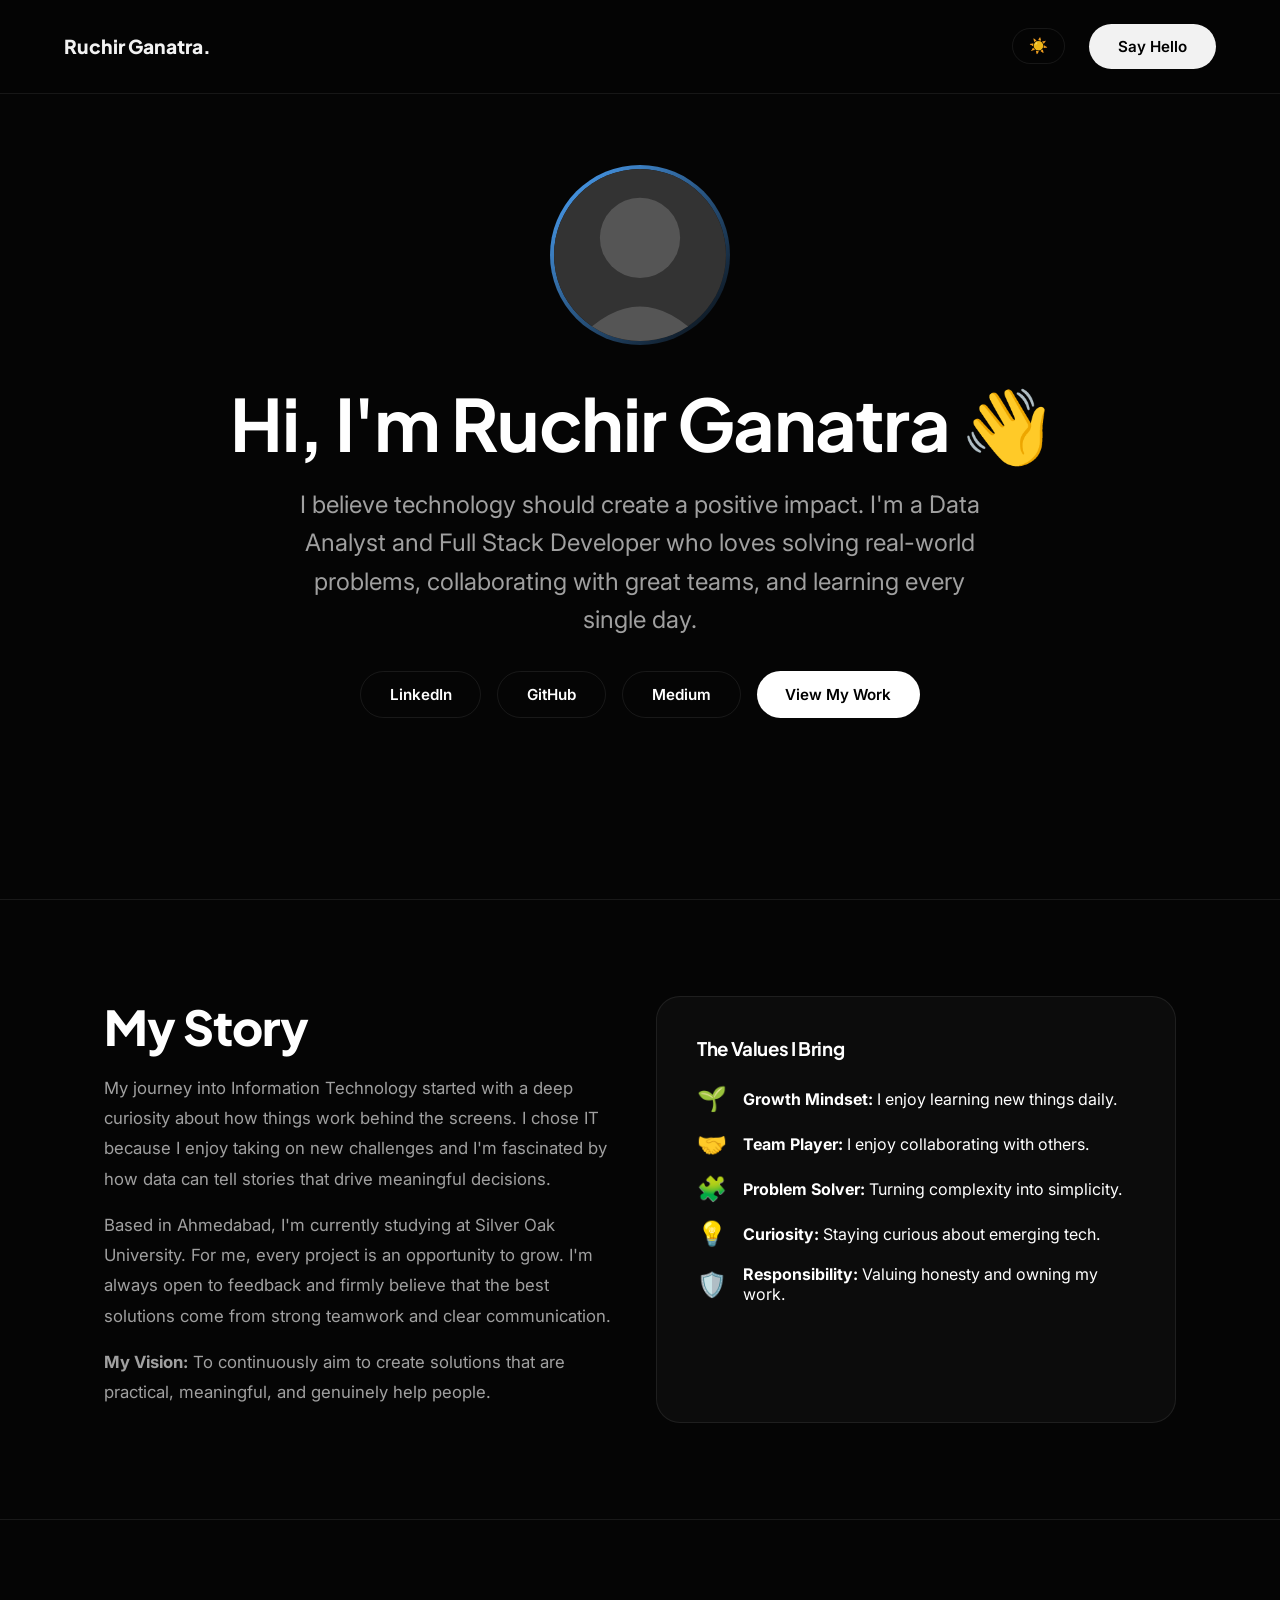
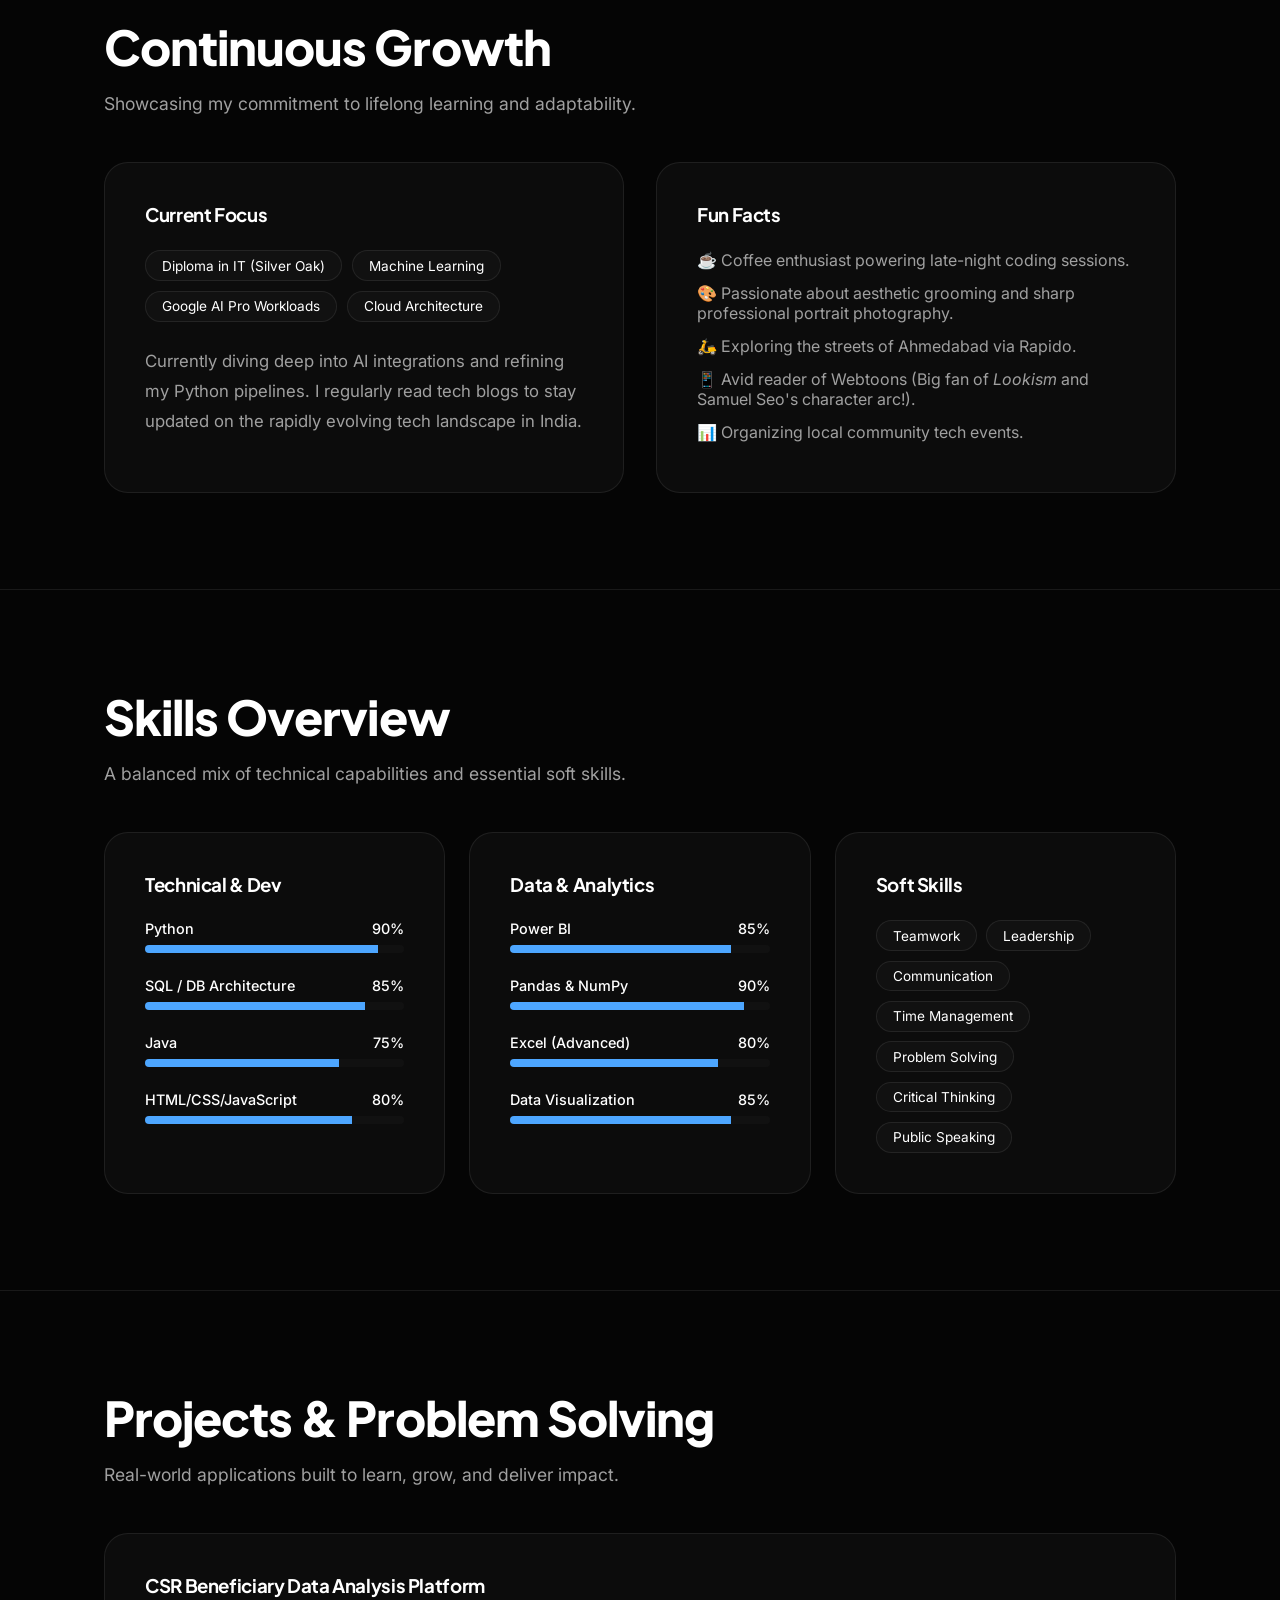
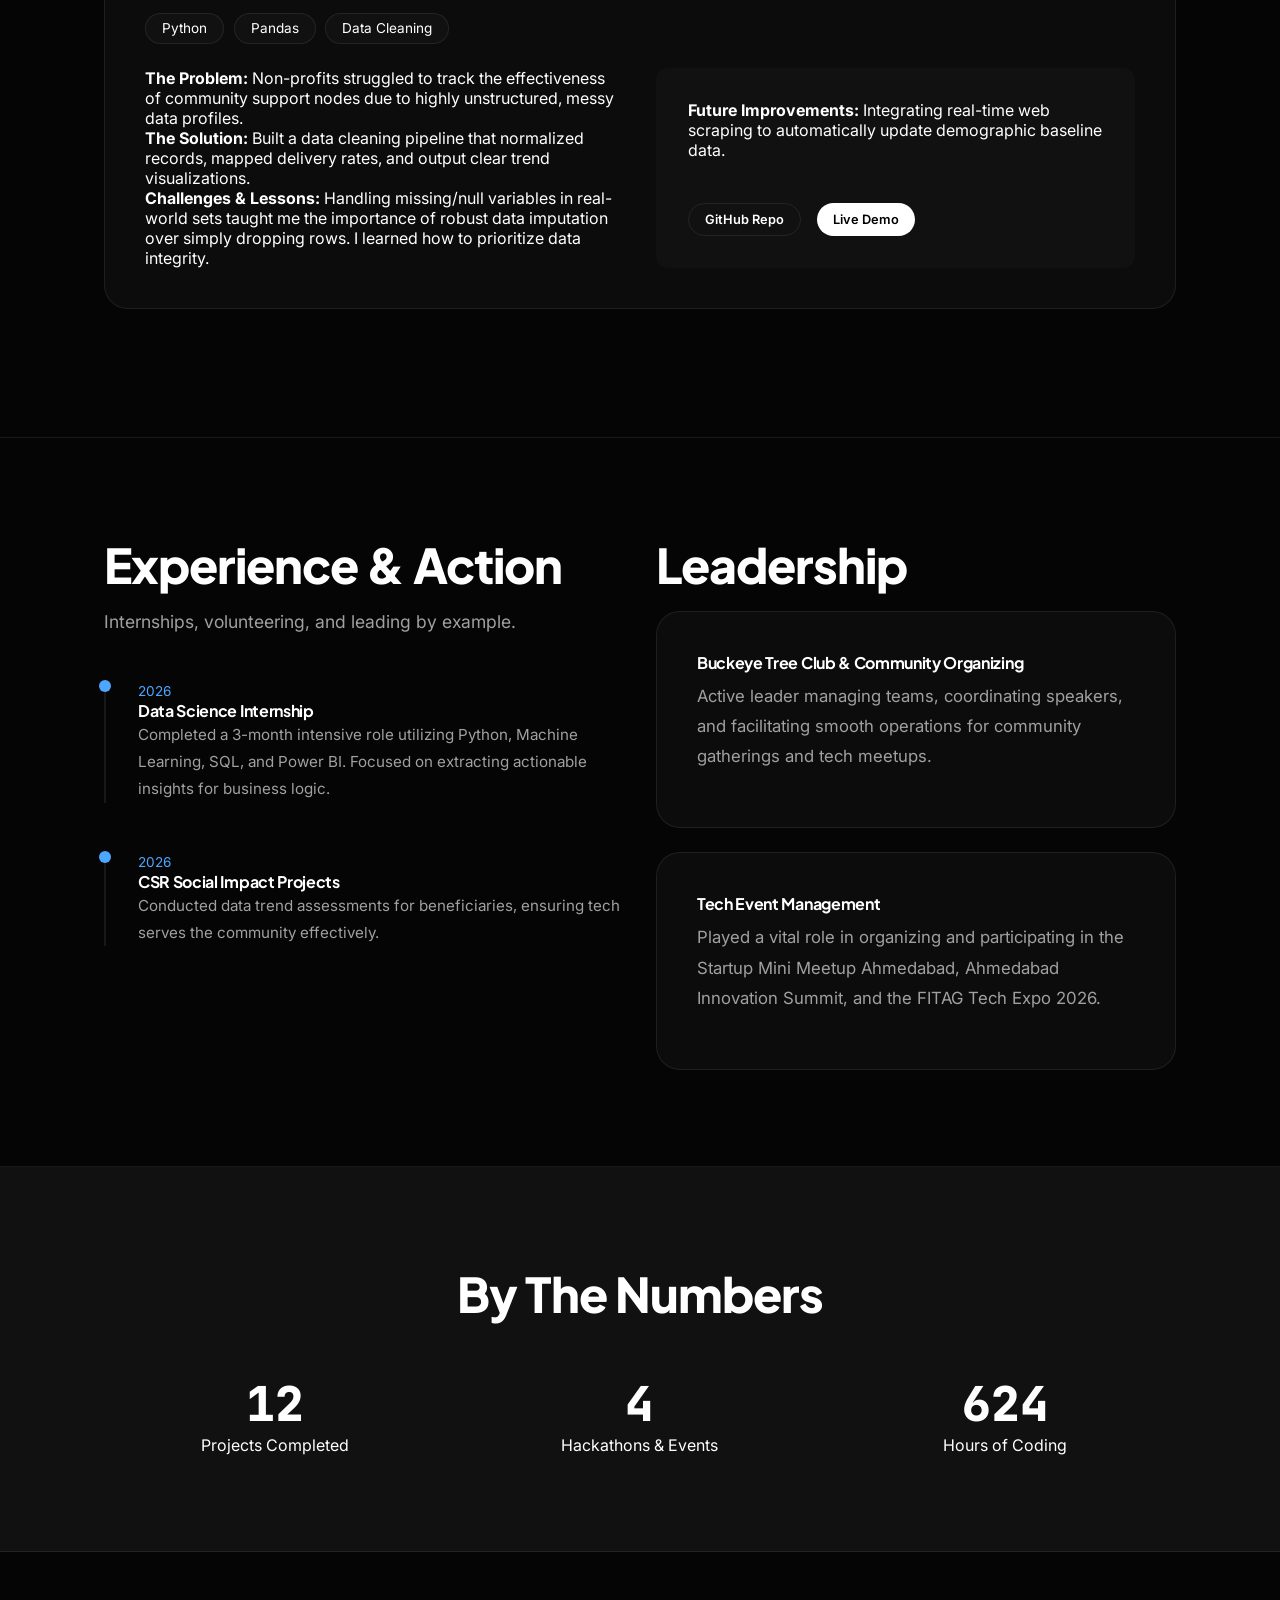
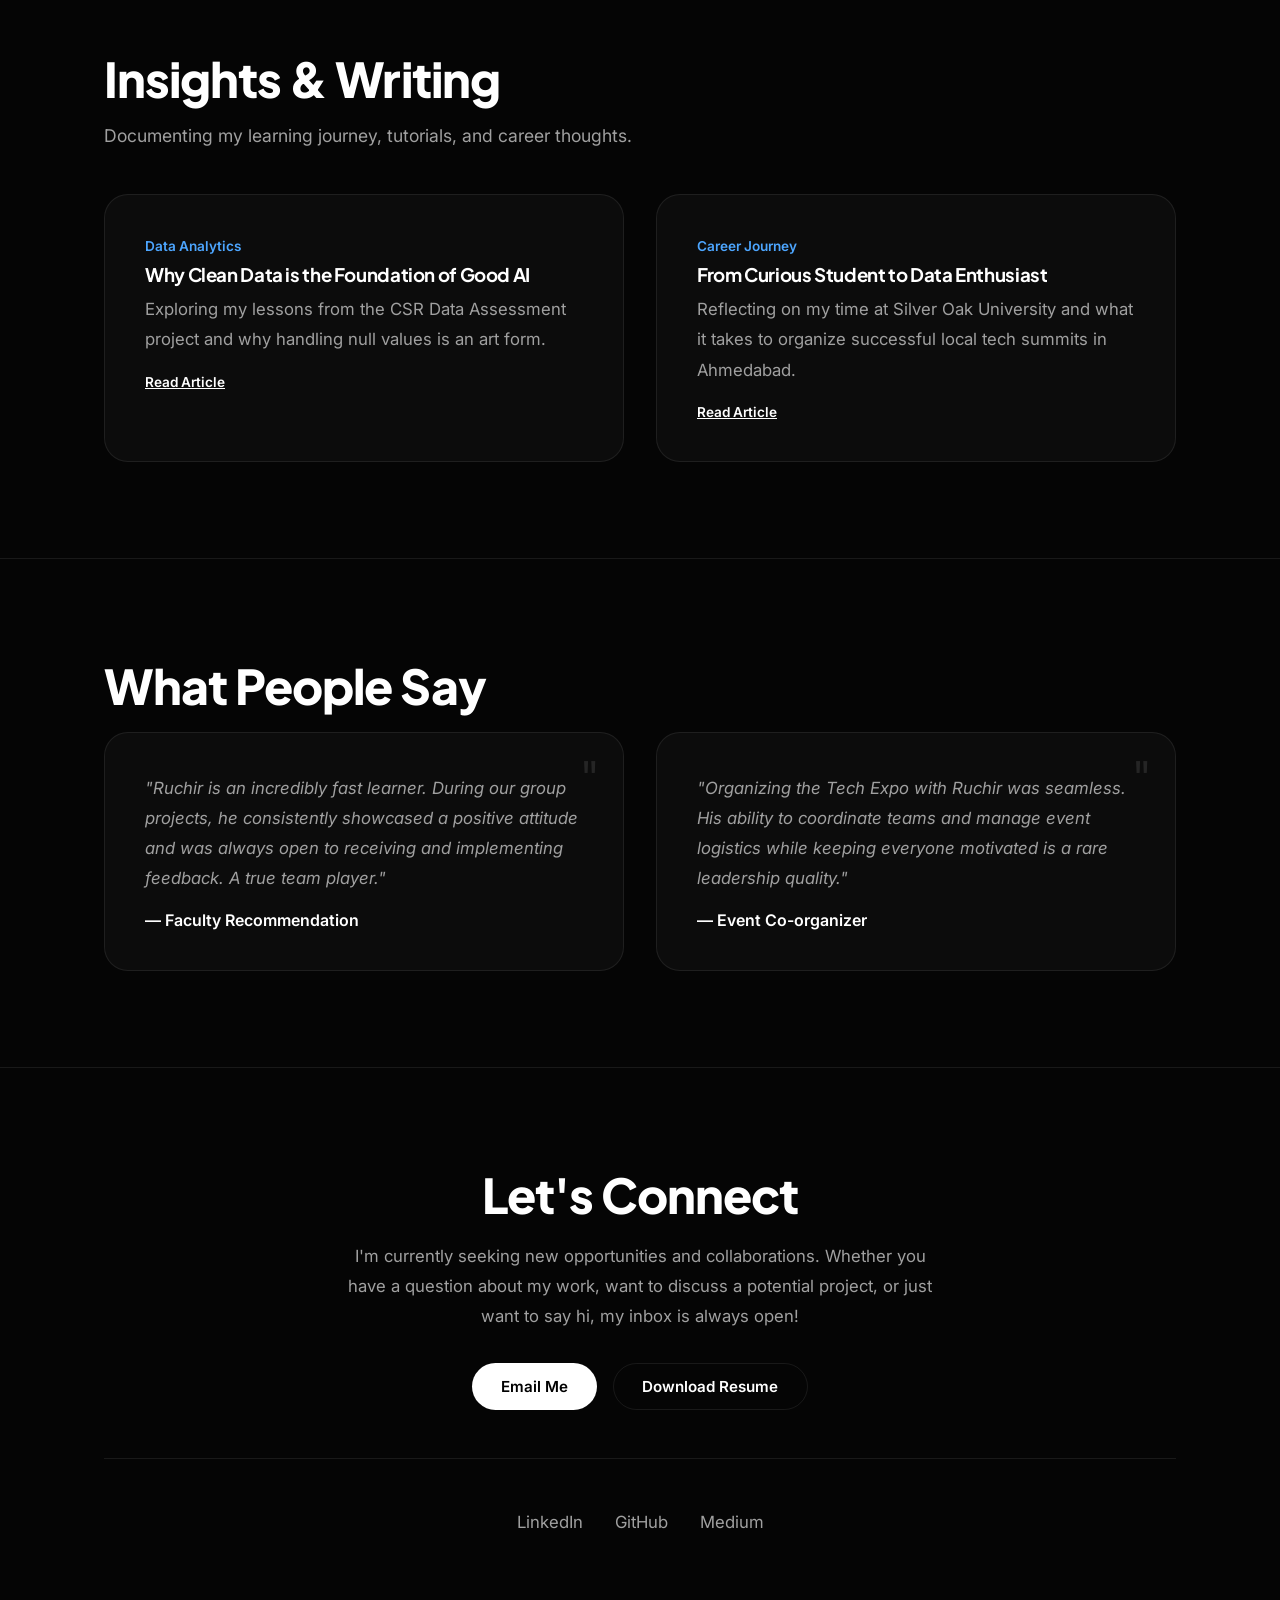
==== my_portfolio.html @ 26671333 "My_Portfolio.html" ====
<!DOCTYPE html>
<html lang="en" class="scroll-smooth">
<head>
    <meta charset="UTF-8">
    <meta name="viewport" content="width=device-width, initial-scale=1.0, maximum-scale=5.0">
    <title>Ruchir Ganatra | Data Analyst, Developer & Tech Enthusiast</title>
    
    <meta name="description" content="Hi, I'm Ruchir Ganatra. I'm an IT student, Data Analyst, and Full Stack Developer passionate about solving real-world problems and continuous learning.">
    <meta name="keywords" content="Ruchir Ganatra, Data Analyst Ahmedabad, IT Student Silver Oak, Python Developer, Team Player, Tech Enthusiast">
    <meta name="author" content="Ruchir Ganatra">
    <link rel="canonical" href="https://ruchirganatra.com/">

    <!-- Social / Open Graph -->
    <meta property="og:type" content="website">
    <meta property="og:url" content="https://ruchirganatra.com/">
    <meta property="og:title" content="Ruchir Ganatra | Portfolio & Journey">
    <meta property="og:description" content="Passionate about technology, data, and making a positive impact. View my projects, skills, and journey.">
    <meta property="og:image" content="https://ruchirganatra.com/assets/og-profile.webp">
    
    <link rel="preconnect" href="https://fonts.googleapis.com">
    <link rel="preconnect" href="https://fonts.gstatic.com" crossorigin>
    <link href="https://fonts.googleapis.com/css2?family=Inter:wght@300;400;500;600&family=JetBrains+Mono:wght@400;700&family=Plus+Jakarta+Sans:wght@500;700;800&display=swap" rel="stylesheet">

    <!-- Comprehensive SEO Schema -->
    <script type="application/ld+json">
    [
      {
        "@context": "https://schema.org",
        "@type": "Person",
        "@id": "https://ruchirganatra.com/#person",
        "name": "Ruchir Ganatra",
        "jobTitle": "Data Analyst & IT Student",
        "url": "https://ruchirganatra.com",
        "image": "https://ruchirganatra.com/assets/profile.jpg",
        "alumniOf": {
          "@type": "EducationalOrganization",
          "name": "Silver Oak University"
        },
        "address": {
          "@type": "PostalAddress",
          "addressLocality": "Ahmedabad",
          "addressRegion": "Gujarat",
          "addressCountry": "India"
        },
        "sameAs": [
          "https://linkedin.com/in/ruchirganatra",
          "https://github.com/ruchirganatra",
          "https://medium.com/@ruchirganatra"
        ]
      },
      {
        "@context": "https://schema.org",
        "@type": "BreadcrumbList",
        "itemListElement": [{
          "@type": "ListItem", "position": 1, "name": "Home", "item": "https://ruchirganatra.com/"
        }]
      },
      {
        "@context": "https://schema.org",
        "@type": "FAQPage",
        "mainEntity": [{
          "@type": "Question",
          "name": "What is Ruchir Ganatra currently studying?",
          "acceptedAnswer": { "@type": "Answer", "text": "I am currently pursuing a Diploma in Information Technology at Silver Oak University in Ahmedabad." }
        }, {
          "@type": "Question",
          "name": "What are Ruchir Ganatra's core skills?",
          "acceptedAnswer": { "@type": "Answer", "text": "My core technical skills include Python, SQL, Power BI, Java, and Full Stack Web Development, complemented by strong soft skills like leadership, teamwork, and communication." }
        }]
      }
    ]
    </script>

    <style>
        /* =======================================================
           1. CORE VARIABLES & THEMING
           ======================================================= */
        :root {
            /* Dark Theme (Default) */
            --bg-base: #050505;
            --bg-surface: #111111;
            --bg-card: rgba(255, 255, 255, 0.03);
            --border-glass: rgba(255, 255, 255, 0.08);
            --border-hover: rgba(255, 255, 255, 0.2);
            --text-primary: #ffffff;
            --text-secondary: #a0a0a0;
            --accent: #4da6ff;
            --btn-bg: #ffffff;
            --btn-text: #000000;
            --progress-bar: #4da6ff;
        }

        [data-theme="light"] {
            --bg-base: #fafafa;
            --bg-surface: #ffffff;
            --bg-card: rgba(0, 0, 0, 0.02);
            --border-glass: rgba(0, 0, 0, 0.08);
            --border-hover: rgba(0, 0, 0, 0.2);
            --text-primary: #111111;
            --text-secondary: #555555;
            --accent: #0066cc;
            --btn-bg: #111111;
            --btn-text: #ffffff;
            --progress-bar: #0066cc;
        }

        * { margin: 0; padding: 0; box-sizing: border-box; }
        
        body, html {
            background-color: var(--bg-base);
            color: var(--text-primary);
            font-family: 'Inter', sans-serif;
            overflow-x: hidden;
            transition: background-color 0.3s, color 0.3s;
        }

        /* Scroll Progress Bar */
        #scroll-progress {
            position: fixed; top: 0; left: 0; height: 3px; width: 0%;
            background: var(--progress-bar); z-index: 9999;
            transition: width 0.1s ease-out;
        }

        /* Typography */
        .container { max-width: 1200px; margin: 0 auto; padding: 0 5vw; }
        h1, h2, h3, h4 { font-family: 'Plus Jakarta Sans', sans-serif; letter-spacing: -0.02em; }
        
        .section-title { font-size: clamp(2rem, 4vw, 3rem); font-weight: 800; margin-bottom: 1rem; color: var(--text-primary); }
        .section-subtitle { font-size: 1.1rem; color: var(--text-secondary); margin-bottom: 3rem; font-weight: 400; max-width: 600px; }
        .text-body { font-size: 1.05rem; line-height: 1.8; color: var(--text-secondary); margin-bottom: 1rem; }
        
        /* Layout & Grid */
        .grid-2 { display: grid; grid-template-columns: repeat(auto-fit, minmax(300px, 1fr)); gap: 2rem; }
        .grid-3 { display: grid; grid-template-columns: repeat(auto-fit, minmax(250px, 1fr)); gap: 1.5rem; }
        
        section { padding: 6rem 0; border-bottom: 1px solid var(--border-glass); }

        /* Navigation */
        nav {
            position: fixed; top: 0; width: 100%; z-index: 1000;
            padding: 1.5rem 5vw; display: flex; justify-content: space-between;
            align-items: center; background: var(--bg-base); opacity: 0.95;
            border-bottom: 1px solid var(--border-glass);
        }
        .logo { font-family: 'Plus Jakarta Sans'; font-weight: 800; font-size: 1.2rem; text-decoration: none; color: var(--text-primary); }
        .nav-actions { display: flex; gap: 1.5rem; align-items: center; }
        
        /* Buttons */
        .btn {
            display: inline-flex; align-items: center; gap: 0.5rem;
            padding: 0.8rem 1.8rem; border-radius: 100px; font-weight: 600;
            text-decoration: none; transition: transform 0.2s, background 0.2s;
            cursor: pointer; border: none; font-size: 0.95rem;
        }
        .btn-primary { background: var(--btn-bg); color: var(--btn-text); }
        .btn-primary:hover { transform: translateY(-2px); opacity: 0.9; }
        .btn-outline { border: 1px solid var(--border-glass); color: var(--text-primary); background: transparent; }
        .btn-outline:hover { border-color: var(--text-primary); }

        /* Cards & Bento Elements */
        .card {
            background: var(--bg-card); border: 1px solid var(--border-glass);
            border-radius: 24px; padding: 2.5rem;
            transition: transform 0.3s, border-color 0.3s;
        }
        .card:hover { border-color: var(--border-hover); transform: translateY(-4px); }
        
        /* Badges & Tags */
        .tag-wrap { display: flex; flex-wrap: wrap; gap: 0.6rem; margin-top: 1rem; }
        .tag {
            padding: 0.4rem 1rem; border-radius: 100px; background: var(--bg-surface);
            border: 1px solid var(--border-glass); font-size: 0.85rem; color: var(--text-primary);
        }

        /* Animated Skill Bars */
        .skill-bar-container { margin-bottom: 1.5rem; }
        .skill-header { display: flex; justify-content: space-between; margin-bottom: 0.5rem; font-size: 0.9rem; font-weight: 500; }
        .skill-track { width: 100%; height: 8px; background: var(--bg-surface); border-radius: 10px; overflow: hidden; }
        .skill-fill { height: 100%; background: var(--accent); width: 0; transition: width 1.5s cubic-bezier(0.1, 0.7, 0.1, 1); }

        /* Icons (SVG placeholders) */
        .icon { width: 24px; height: 24px; fill: currentColor; }
        
        /* Stats Counters */
        .stat-number { font-size: 3rem; font-weight: 800; color: var(--text-primary); font-family: 'JetBrains Mono', monospace; }
        
        /* Timeline */
        .timeline-item { border-left: 2px solid var(--border-glass); padding-left: 2rem; position: relative; margin-bottom: 3rem; }
        .timeline-item::before {
            content: ''; position: absolute; left: -7px; top: 0; width: 12px; height: 12px;
            border-radius: 50%; background: var(--accent);
        }

        /* Hero Profile Image */
        .profile-img-wrap {
            width: 180px; height: 180px; border-radius: 50%; padding: 4px;
            background: linear-gradient(135deg, var(--accent), transparent);
            margin-bottom: 2rem;
        }
        .profile-img { width: 100%; height: 100%; border-radius: 50%; background: var(--bg-surface); object-fit: cover; }

    </style>
</head>
<body>

    <div id="scroll-progress"></div>

    <nav>
        <a href="#" class="logo">Ruchir Ganatra.</a>
        <div class="nav-actions">
            <button id="theme-toggle" class="btn btn-outline" style="padding: 0.5rem 1rem;">
                <span id="theme-icon">☀️</span>
            </button>
            <a href="#contact" class="btn btn-primary">Say Hello</a>
        </div>
    </nav>

    <main>
        <!-- HERO SECTION -->
        <section id="hero" style="min-height: 100vh; display: flex; align-items: center; padding-top: 80px;">
            <div class="container" style="display: flex; flex-direction: column; align-items: center; text-align: center;">
                <div class="profile-img-wrap">
                    <!-- Professional portrait placeholder -->
                    <img src="data:image/svg+xml,%3Csvg xmlns='http://www.w3.org/2000/svg' viewBox='0 0 150 150'%3E%3Crect width='150' height='150' fill='%23333'/%3E%3Ccircle cx='75' cy='60' r='35' fill='%23555'/%3E%3Cpath d='M20 150 Q 75 90 130 150' fill='%23555'/%3E%3C/svg%3E" alt="Ruchir Ganatra" class="profile-img">
                </div>
                <h1 style="font-size: clamp(2.5rem, 6vw, 4.5rem); margin-bottom: 1rem;">
                    Hi, I'm Ruchir Ganatra 👋
                </h1>
                <p style="font-size: clamp(1.2rem, 2vw, 1.5rem); color: var(--text-secondary); max-width: 700px; line-height: 1.6; margin-bottom: 2rem;">
                    I believe technology should create a positive impact. I'm a Data Analyst and Full Stack Developer who loves solving real-world problems, collaborating with great teams, and learning every single day.
                </p>
                <div style="display: flex; gap: 1rem; flex-wrap: wrap; justify-content: center;">
                    <a href="https://linkedin.com/in/ruchirganatra" target="_blank" class="btn btn-outline">LinkedIn</a>
                    <a href="https://github.com/ruchirganatra" target="_blank" class="btn btn-outline">GitHub</a>
                    <a href="https://medium.com/@ruchirganatra" target="_blank" class="btn btn-outline">Medium</a>
                    <a href="#projects" class="btn btn-primary">View My Work</a>
                </div>
            </div>
        </section>

        <!-- ABOUT ME & MISSION -->
        <section id="about">
            <div class="container grid-2">
                <div>
                    <h2 class="section-title">My Story</h2>
                    <p class="text-body">
                        My journey into Information Technology started with a deep curiosity about how things work behind the screens. I chose IT because I enjoy taking on new challenges and I'm fascinated by how data can tell stories that drive meaningful decisions.
                    </p>
                    <p class="text-body">
                        Based in Ahmedabad, I'm currently studying at Silver Oak University. For me, every project is an opportunity to grow. I'm always open to feedback and firmly believe that the best solutions come from strong teamwork and clear communication.
                    </p>
                    <p class="text-body">
                        <strong>My Vision:</strong> To continuously aim to create solutions that are practical, meaningful, and genuinely help people.
                    </p>
                </div>
                <div class="card">
                    <h3 style="margin-bottom: 1.5rem;">The Values I Bring</h3>
                    <ul style="list-style: none; display: grid; gap: 1rem;">
                        <li style="display: flex; gap: 1rem; align-items: center;"><span style="font-size: 1.5rem;">🌱</span> <span><strong>Growth Mindset:</strong> I enjoy learning new things daily.</span></li>
                        <li style="display: flex; gap: 1rem; align-items: center;"><span style="font-size: 1.5rem;">🤝</span> <span><strong>Team Player:</strong> I enjoy collaborating with others.</span></li>
                        <li style="display: flex; gap: 1rem; align-items: center;"><span style="font-size: 1.5rem;">🧩</span> <span><strong>Problem Solver:</strong> Turning complexity into simplicity.</span></li>
                        <li style="display: flex; gap: 1rem; align-items: center;"><span style="font-size: 1.5rem;">💡</span> <span><strong>Curiosity:</strong> Staying curious about emerging tech.</span></li>
                        <li style="display: flex; gap: 1rem; align-items: center;"><span style="font-size: 1.5rem;">🛡️</span> <span><strong>Responsibility:</strong> Valuing honesty and owning my work.</span></li>
                    </ul>
                </div>
            </div>
        </section>

        <!-- LEARNING JOURNEY & CURRENTLY LEARNING -->
        <section id="learning">
            <div class="container">
                <h2 class="section-title">Continuous Growth</h2>
                <p class="section-subtitle">Showcasing my commitment to lifelong learning and adaptability.</p>
                
                <div class="grid-2">
                    <div class="card">
                        <h3 style="margin-bottom: 1.5rem;">Current Focus</h3>
                        <div class="tag-wrap">
                            <span class="tag">Diploma in IT (Silver Oak)</span>
                            <span class="tag">Machine Learning</span>
                            <span class="tag">Google AI Pro Workloads</span>
                            <span class="tag">Cloud Architecture</span>
                        </div>
                        <p class="text-body" style="margin-top: 1.5rem;">
                            Currently diving deep into AI integrations and refining my Python pipelines. I regularly read tech blogs to stay updated on the rapidly evolving tech landscape in India.
                        </p>
                    </div>
                    <div class="card">
                        <h3 style="margin-bottom: 1.5rem;">Fun Facts</h3>
                        <ul style="list-style: none; gap: 0.8rem; display: flex; flex-direction: column; color: var(--text-secondary);">
                            <li>☕ Coffee enthusiast powering late-night coding sessions.</li>
                            <li>🎨 Passionate about aesthetic grooming and sharp professional portrait photography.</li>
                            <li>🛵 Exploring the streets of Ahmedabad via Rapido.</li>
                            <li>📱 Avid reader of Webtoons (Big fan of <em>Lookism</em> and Samuel Seo's character arc!).</li>
                            <li>📊 Organizing local community tech events.</li>
                        </ul>
                    </div>
                </div>
            </div>
        </section>

        <!-- SKILLS MATRIX -->
        <section id="skills">
            <div class="container">
                <h2 class="section-title">Skills Overview</h2>
                <p class="section-subtitle">A balanced mix of technical capabilities and essential soft skills.</p>
                
                <div class="grid-3">
                    <!-- Technical -->
                    <div class="card">
                        <h3 style="margin-bottom: 1.5rem;">Technical & Dev</h3>
                        <div class="skill-bar-container"><div class="skill-header"><span>Python</span><span>90%</span></div><div class="skill-track"><div class="skill-fill" data-width="90%"></div></div></div>
                        <div class="skill-bar-container"><div class="skill-header"><span>SQL / DB Architecture</span><span>85%</span></div><div class="skill-track"><div class="skill-fill" data-width="85%"></div></div></div>
                        <div class="skill-bar-container"><div class="skill-header"><span>Java</span><span>75%</span></div><div class="skill-track"><div class="skill-fill" data-width="75%"></div></div></div>
                        <div class="skill-bar-container"><div class="skill-header"><span>HTML/CSS/JavaScript</span><span>80%</span></div><div class="skill-track"><div class="skill-fill" data-width="80%"></div></div></div>
                    </div>
                    
                    <!-- Data -->
                    <div class="card">
                        <h3 style="margin-bottom: 1.5rem;">Data & Analytics</h3>
                        <div class="skill-bar-container"><div class="skill-header"><span>Power BI</span><span>85%</span></div><div class="skill-track"><div class="skill-fill" data-width="85%"></div></div></div>
                        <div class="skill-bar-container"><div class="skill-header"><span>Pandas & NumPy</span><span>90%</span></div><div class="skill-track"><div class="skill-fill" data-width="90%"></div></div></div>
                        <div class="skill-bar-container"><div class="skill-header"><span>Excel (Advanced)</span><span>80%</span></div><div class="skill-track"><div class="skill-fill" data-width="80%"></div></div></div>
                        <div class="skill-bar-container"><div class="skill-header"><span>Data Visualization</span><span>85%</span></div><div class="skill-track"><div class="skill-fill" data-width="85%"></div></div></div>
                    </div>

                    <!-- Soft Skills -->
                    <div class="card">
                        <h3 style="margin-bottom: 1.5rem;">Soft Skills</h3>
                        <div class="tag-wrap">
                            <span class="tag">Teamwork</span>
                            <span class="tag">Leadership</span>
                            <span class="tag">Communication</span>
                            <span class="tag">Time Management</span>
                            <span class="tag">Problem Solving</span>
                            <span class="tag">Critical Thinking</span>
                            <span class="tag">Public Speaking</span>
                        </div>
                    </div>
                </div>
            </div>
        </section>

        <!-- PROJECTS -->
        <section id="projects">
            <div class="container">
                <h2 class="section-title">Projects & Problem Solving</h2>
                <p class="section-subtitle">Real-world applications built to learn, grow, and deliver impact.</p>

                <div class="card" style="margin-bottom: 2rem;">
                    <h3>CSR Beneficiary Data Analysis Platform</h3>
                    <div class="tag-wrap" style="margin-bottom: 1.5rem;">
                        <span class="tag">Python</span> <span class="tag">Pandas</span> <span class="tag">Data Cleaning</span>
                    </div>
                    <div class="grid-2">
                        <div>
                            <p><strong>The Problem:</strong> Non-profits struggled to track the effectiveness of community support nodes due to highly unstructured, messy data profiles.</p>
                            <p><strong>The Solution:</strong> Built a data cleaning pipeline that normalized records, mapped delivery rates, and output clear trend visualizations.</p>
                            <p><strong>Challenges & Lessons:</strong> Handling missing/null variables in real-world sets taught me the importance of robust data imputation over simply dropping rows. I learned how to prioritize data integrity.</p>
                        </div>
                        <div style="background: var(--bg-surface); border-radius: 12px; padding: 2rem; display: flex; flex-direction: column; justify-content: space-between;">
                            <p><strong>Future Improvements:</strong> Integrating real-time web scraping to automatically update demographic baseline data.</p>
                            <div style="display: flex; gap: 1rem; margin-top: 1rem;">
                                <a href="#" class="btn btn-outline" style="font-size: 0.8rem; padding: 0.5rem 1rem;">GitHub Repo</a>
                                <a href="#" class="btn btn-primary" style="font-size: 0.8rem; padding: 0.5rem 1rem;">Live Demo</a>
                            </div>
                        </div>
                    </div>
                </div>
            </div>
        </section>

        <!-- EXPERIENCE, LEADERSHIP & COMMUNITY -->
        <section id="experience">
            <div class="container grid-2">
                <div>
                    <h2 class="section-title">Experience & Action</h2>
                    <p class="section-subtitle">Internships, volunteering, and leading by example.</p>
                    
                    <div class="timeline-item">
                        <span style="font-size: 0.85rem; color: var(--accent);">2026</span>
                        <h4>Data Science Internship</h4>
                        <p class="text-body" style="font-size: 0.95rem;">Completed a 3-month intensive role utilizing Python, Machine Learning, SQL, and Power BI. Focused on extracting actionable insights for business logic.</p>
                    </div>
                    <div class="timeline-item">
                        <span style="font-size: 0.85rem; color: var(--accent);">2026</span>
                        <h4>CSR Social Impact Projects</h4>
                        <p class="text-body" style="font-size: 0.95rem;">Conducted data trend assessments for beneficiaries, ensuring tech serves the community effectively.</p>
                    </div>
                </div>

                <div>
                    <h2 class="section-title">Leadership</h2>
                    <div class="card" style="margin-bottom: 1.5rem;">
                        <h4>Buckeye Tree Club & Community Organizing</h4>
                        <p class="text-body" style="margin-top: 0.5rem;">Active leader managing teams, coordinating speakers, and facilitating smooth operations for community gatherings and tech meetups.</p>
                    </div>
                    <div class="card">
                        <h4>Tech Event Management</h4>
                        <p class="text-body" style="margin-top: 0.5rem;">Played a vital role in organizing and participating in the Startup Mini Meetup Ahmedabad, Ahmedabad Innovation Summit, and the FITAG Tech Expo 2026.</p>
                    </div>
                </div>
            </div>
        </section>

        <!-- STATISTICS & ACHIEVEMENTS -->
        <section id="stats" style="background: var(--bg-surface);">
            <div class="container">
                <h2 class="section-title" style="text-align: center;">By The Numbers</h2>
                <div class="grid-3" style="text-align: center; margin-top: 3rem;">
                    <div>
                        <div class="stat-number" data-target="15">0</div>
                        <p class="text-secondary">Projects Completed</p>
                    </div>
                    <div>
                        <div class="stat-number" data-target="4">0</div>
                        <p class="text-secondary">Hackathons & Events</p>
                    </div>
                    <div>
                        <div class="stat-number" data-target="800">0</div>
                        <p class="text-secondary">Hours of Coding</p>
                    </div>
                </div>
            </div>
        </section>

        <!-- BLOG / ARTICLES -->
        <section id="blog">
            <div class="container">
                <h2 class="section-title">Insights & Writing</h2>
                <p class="section-subtitle">Documenting my learning journey, tutorials, and career thoughts.</p>
                
                <div class="grid-2">
                    <a href="#" class="card" style="text-decoration: none; color: inherit;">
                        <span style="color: var(--accent); font-size: 0.85rem; font-weight: 600;">Data Analytics</span>
                        <h3 style="margin: 0.5rem 0;">Why Clean Data is the Foundation of Good AI</h3>
                        <p class="text-body">Exploring my lessons from the CSR Data Assessment project and why handling null values is an art form.</p>
                        <span style="font-size: 0.85rem; font-weight: 600; text-decoration: underline;">Read Article</span>
                    </a>
                    <a href="#" class="card" style="text-decoration: none; color: inherit;">
                        <span style="color: var(--accent); font-size: 0.85rem; font-weight: 600;">Career Journey</span>
                        <h3 style="margin: 0.5rem 0;">From Curious Student to Data Enthusiast</h3>
                        <p class="text-body">Reflecting on my time at Silver Oak University and what it takes to organize successful local tech summits in Ahmedabad.</p>
                        <span style="font-size: 0.85rem; font-weight: 600; text-decoration: underline;">Read Article</span>
                    </a>
                </div>
            </div>
        </section>

        <!-- TESTIMONIALS -->
        <section id="testimonials">
            <div class="container">
                <h2 class="section-title">What People Say</h2>
                <div class="grid-2">
                    <div class="card" style="position: relative;">
                        <span style="font-size: 3rem; position: absolute; top: 1rem; right: 1.5rem; opacity: 0.1;">"</span>
                        <p class="text-body" style="font-style: italic;">"Ruchir is an incredibly fast learner. During our group projects, he consistently showcased a positive attitude and was always open to receiving and implementing feedback. A true team player."</p>
                        <p style="font-weight: 600; margin-top: 1rem;">— Faculty Recommendation</p>
                    </div>
                    <div class="card" style="position: relative;">
                        <span style="font-size: 3rem; position: absolute; top: 1rem; right: 1.5rem; opacity: 0.1;">"</span>
                        <p class="text-body" style="font-style: italic;">"Organizing the Tech Expo with Ruchir was seamless. His ability to coordinate teams and manage event logistics while keeping everyone motivated is a rare leadership quality."</p>
                        <p style="font-weight: 600; margin-top: 1rem;">— Event Co-organizer</p>
                    </div>
                </div>
            </div>
        </section>

        <!-- CONTACT -->
        <section id="contact" style="border-bottom: none; text-align: center; padding-bottom: 10rem;">
            <div class="container">
                <h2 class="section-title">Let's Connect</h2>
                <p class="text-body" style="margin: 0 auto 2rem auto; max-width: 600px;">
                    I'm currently seeking new opportunities and collaborations. Whether you have a question about my work, want to discuss a potential project, or just want to say hi, my inbox is always open!
                </p>
                <div style="display: flex; gap: 1rem; justify-content: center; flex-wrap: wrap; margin-bottom: 3rem;">
                    <a href="mailto:contact@ruchirganatra.com" class="btn btn-primary">Email Me</a>
                    <a href="#" class="btn btn-outline">Download Resume</a>
                </div>

                <div style="display: flex; justify-content: center; gap: 2rem; border-top: 1px solid var(--border-glass); padding-top: 3rem;">
                    <a href="https://linkedin.com/in/ruchirganatra" class="text-body" style="text-decoration: none;">LinkedIn</a>
                    <a href="https://github.com/ruchirganatra" class="text-body" style="text-decoration: none;">GitHub</a>
                    <a href="https://medium.com/@ruchirganatra" class="text-body" style="text-decoration: none;">Medium</a>
                </div>
            </div>
        </section>

    </main>

    <script>
        // 1. Theme Toggle Logic
        const themeBtn = document.getElementById('theme-toggle');
        const themeIcon = document.getElementById('theme-icon');
        const html = document.documentElement;

        themeBtn.addEventListener('click', () => {
            if (html.getAttribute('data-theme') === 'light') {
                html.removeAttribute('data-theme');
                themeIcon.textContent = '☀️';
            } else {
                html.setAttribute('data-theme', 'light');
                themeIcon.textContent = '🌙';
            }
        });

        // 2. Scroll Progress Bar
        window.addEventListener('scroll', () => {
            const winScroll = document.body.scrollTop || document.documentElement.scrollTop;
            const height = document.documentElement.scrollHeight - document.documentElement.clientHeight;
            const scrolled = (winScroll / height) * 100;
            document.getElementById("scroll-progress").style.width = scrolled + "%";
        });

        // 3. Animated Skill Bars (Intersection Observer)
        const skillFills = document.querySelectorAll('.skill-fill');
        const skillObserver = new IntersectionObserver((entries) => {
            entries.forEach(entry => {
                if (entry.isIntersecting) {
                    const width = entry.target.getAttribute('data-width');
                    entry.target.style.width = width;
                }
            });
        }, { threshold: 0.5 });
        
        skillFills.forEach(fill => skillObserver.observe(fill));

        // 4. Animated Stats Counters
        const stats = document.querySelectorAll('.stat-number');
        const statsObserver = new IntersectionObserver((entries, observer) => {
            entries.forEach(entry => {
                if (entry.isIntersecting) {
                    const target = +entry.target.getAttribute('data-target');
                    let count = 0;
                    const speed = target / 50; // Adjust speed
                    const updateCount = () => {
                        count += speed;
                        if (count < target) {
                            entry.target.innerText = Math.ceil(count);
                            setTimeout(updateCount, 20);
                        } else {
                            entry.target.innerText = target + "+";
                        }
                    };
                    updateCount();
                    observer.unobserve(entry.target);
                }
            });
        }, { threshold: 0.5 });

        stats.forEach(stat => statsObserver.observe(stat));
    </script>
</body>
</html>
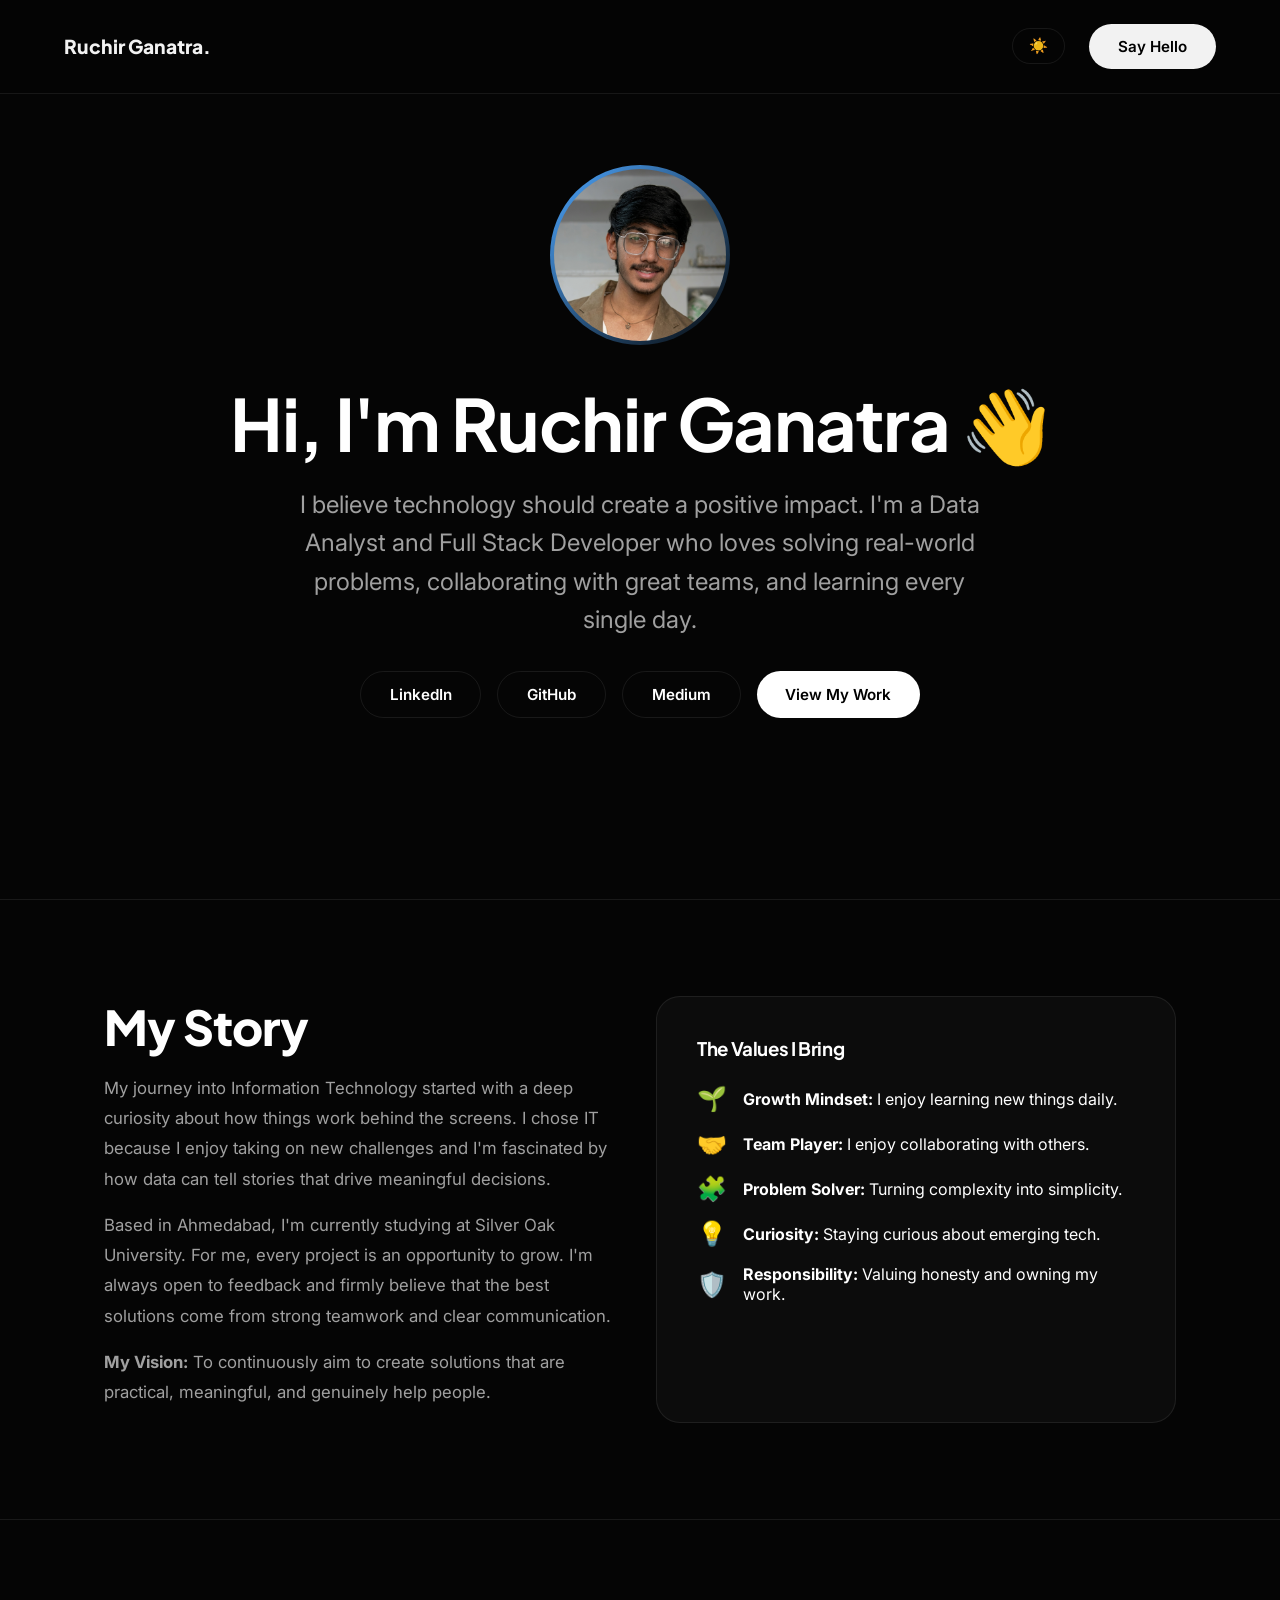
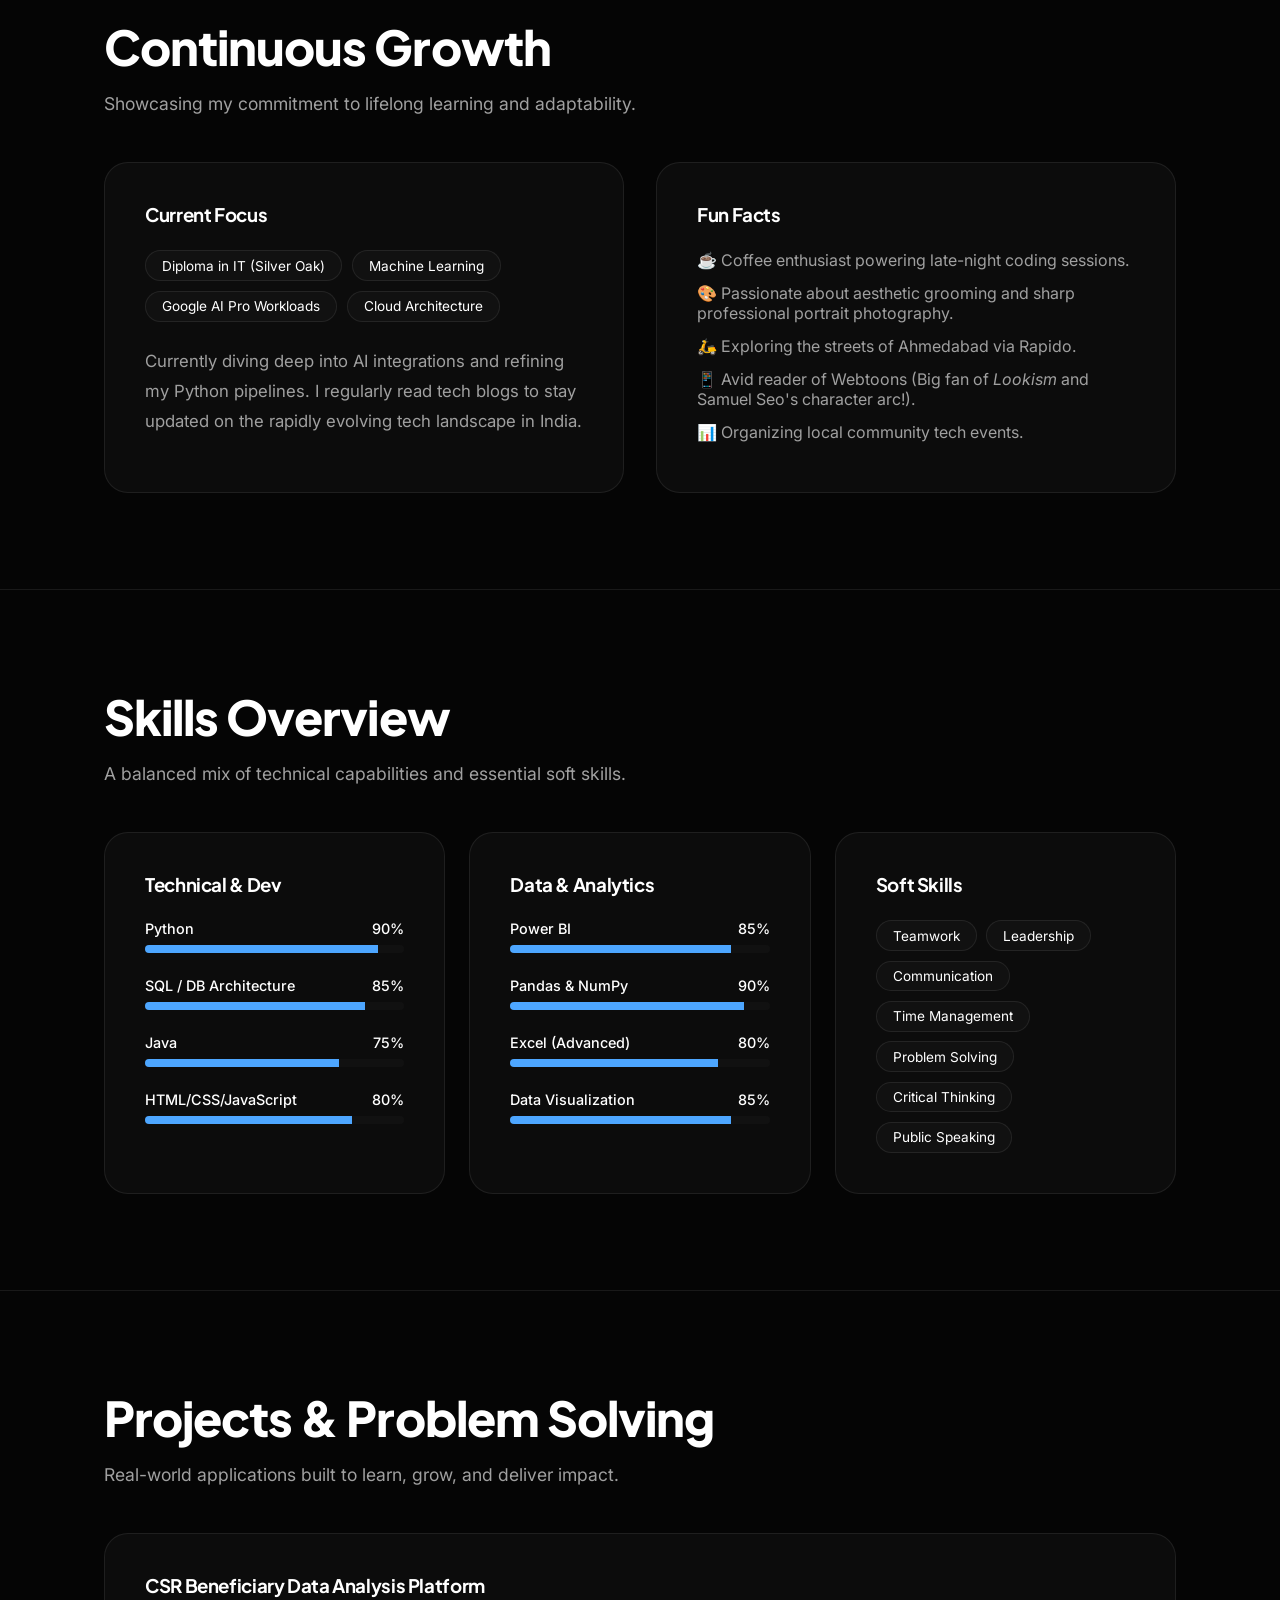
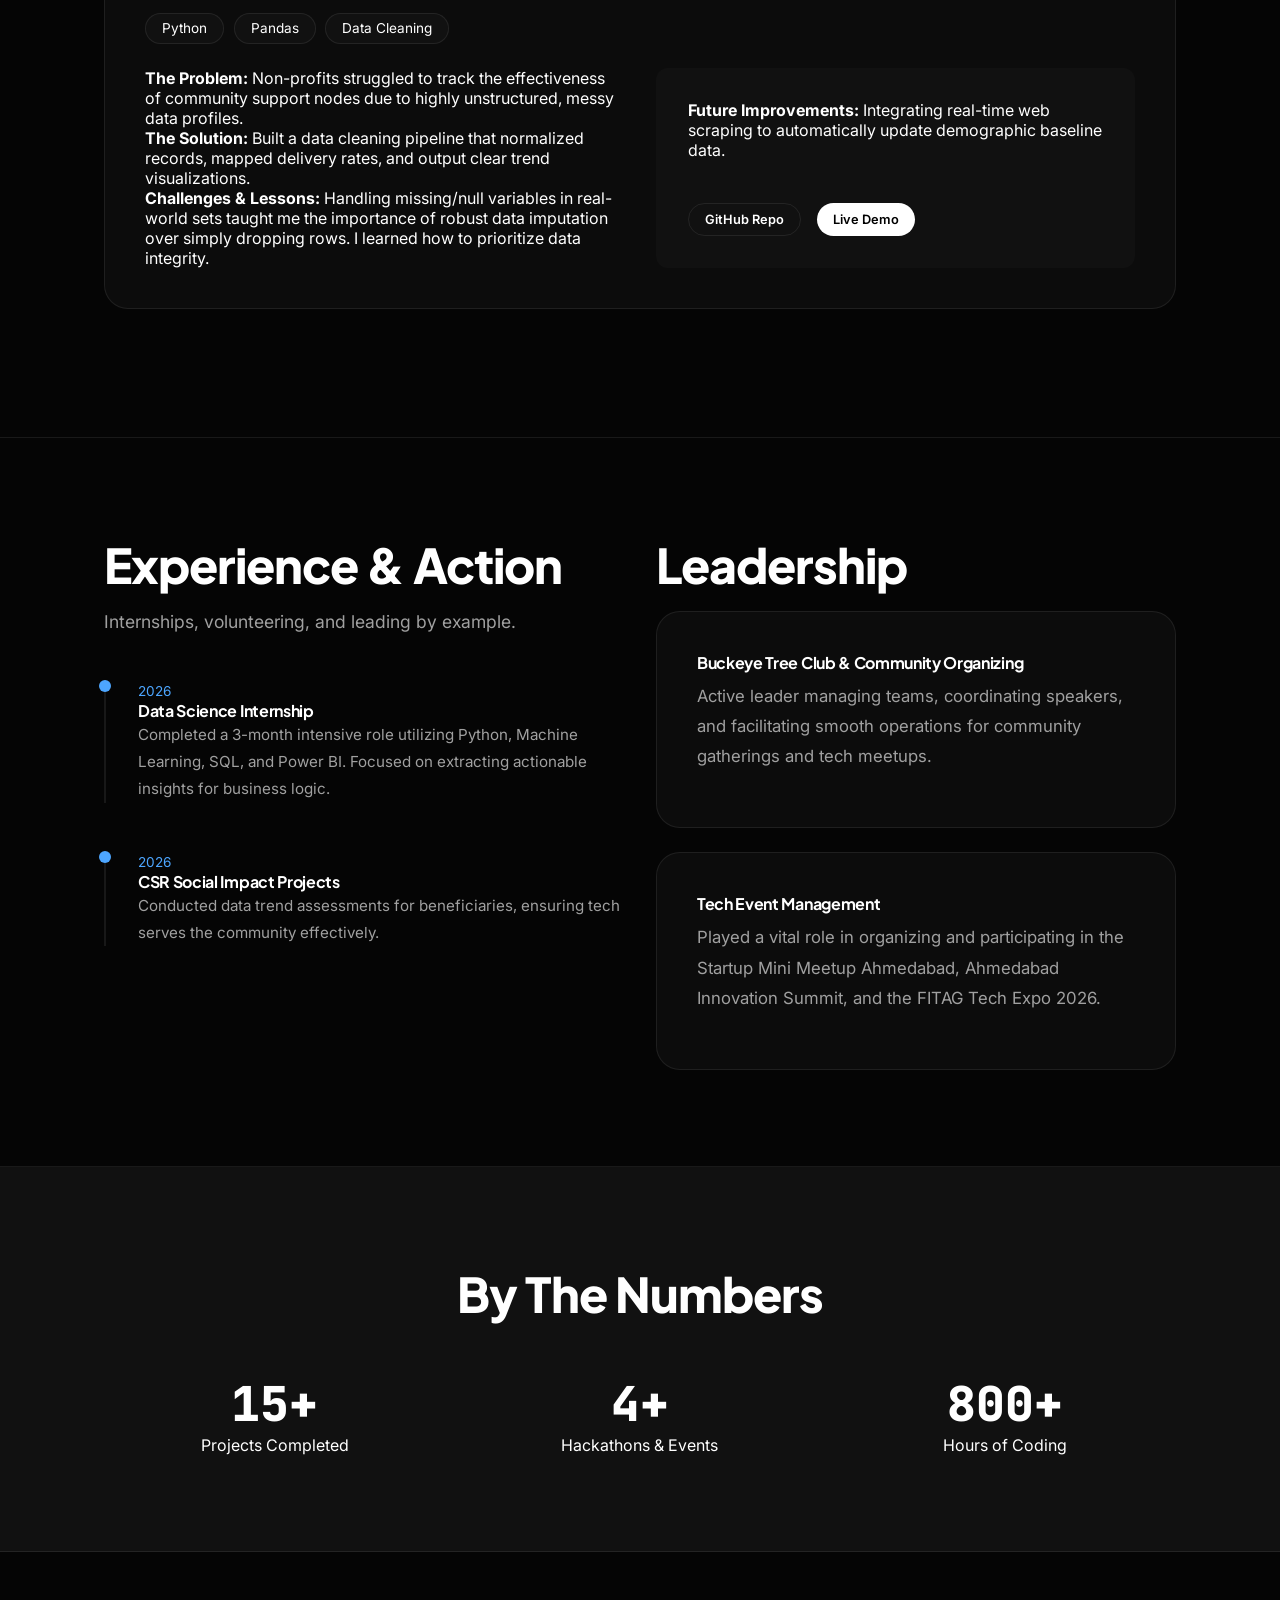
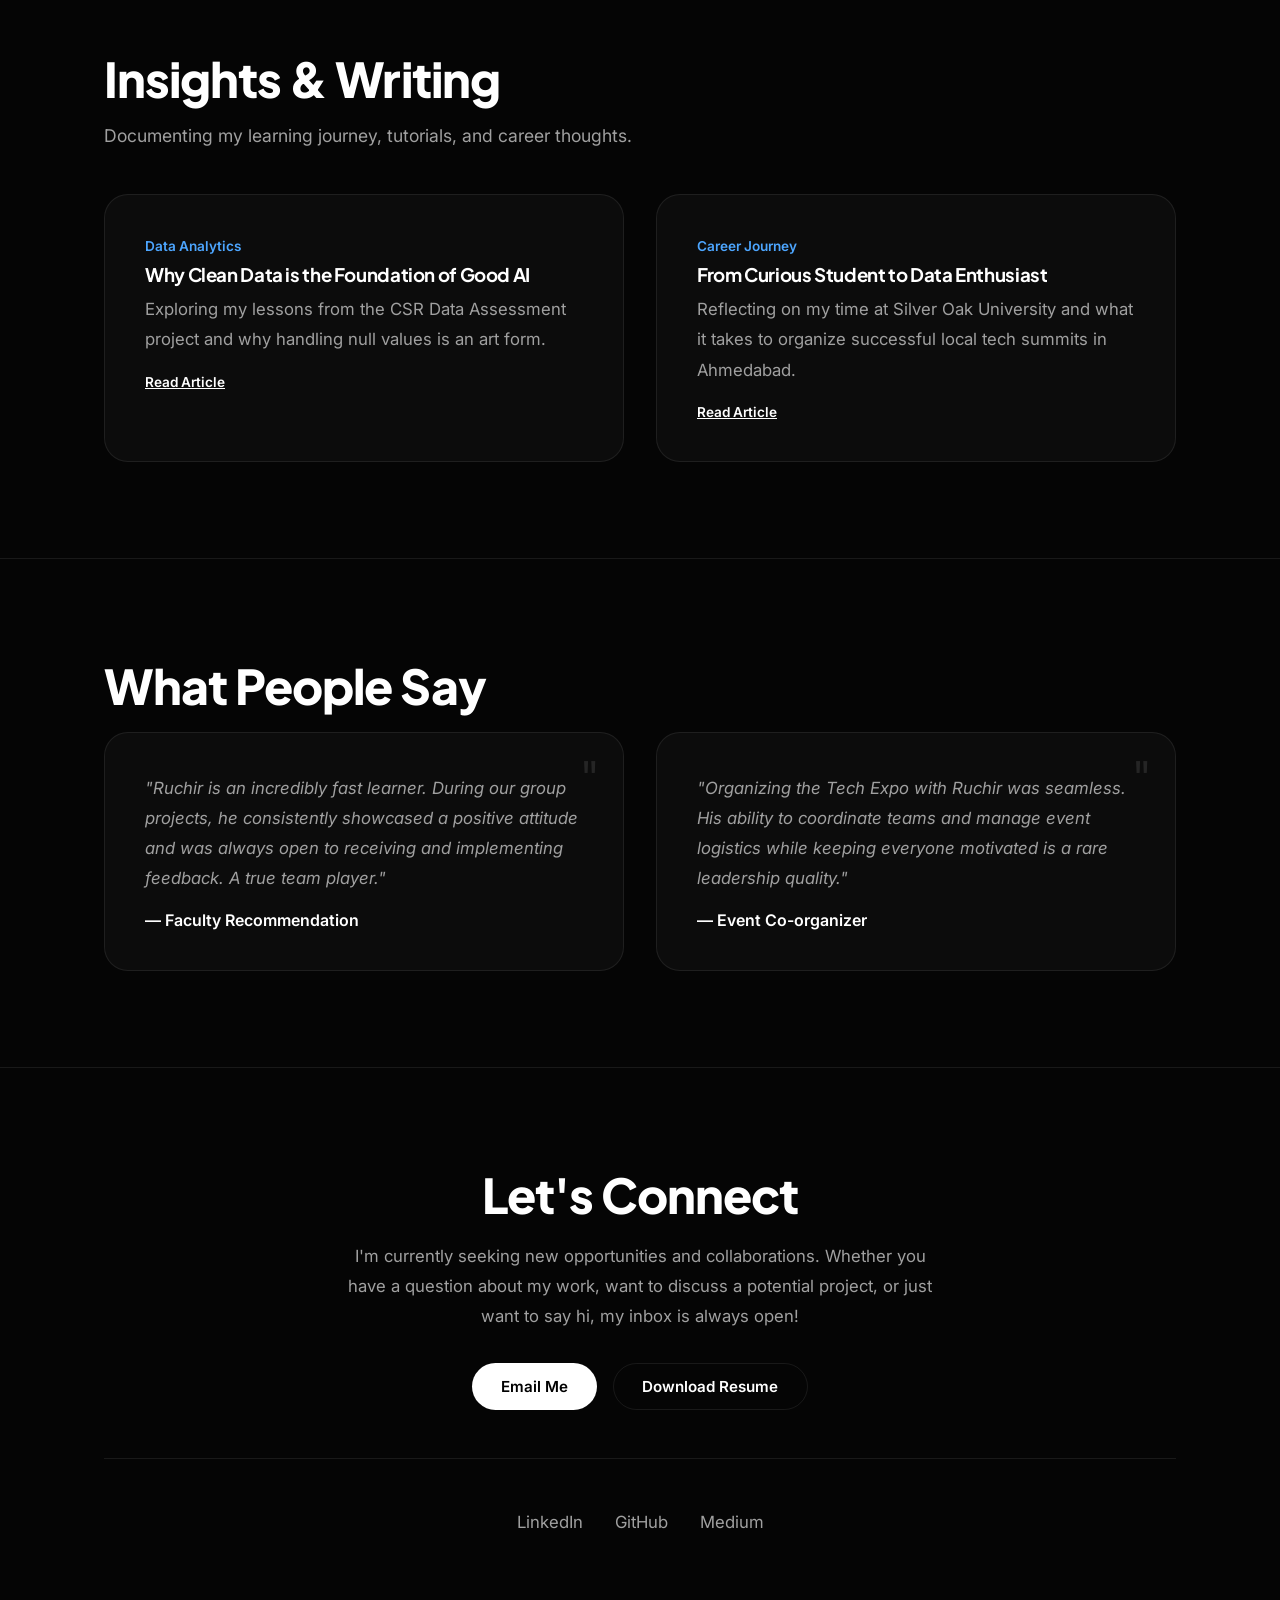
==== commit b69cf088: "my_portfolio.html" ====
--- a/my_portfolio.html
+++ b/my_portfolio.html
@@ -221,7 +221,7 @@
             <div class="container" style="display: flex; flex-direction: column; align-items: center; text-align: center;">
                 <div class="profile-img-wrap">
                     <!-- Professional portrait placeholder -->
-                    <img src="data:image/svg+xml,%3Csvg xmlns='http://www.w3.org/2000/svg' viewBox='0 0 150 150'%3E%3Crect width='150' height='150' fill='%23333'/%3E%3Ccircle cx='75' cy='60' r='35' fill='%23555'/%3E%3Cpath d='M20 150 Q 75 90 130 150' fill='%23555'/%3E%3C/svg%3E" alt="Ruchir Ganatra" class="profile-img">
+                    <img src="image.png" alt="Ruchir Ganatra" class="profile-img">
                 </div>
                 <h1 style="font-size: clamp(2.5rem, 6vw, 4.5rem); margin-bottom: 1rem;">
                     Hi, I'm Ruchir Ganatra 👋
